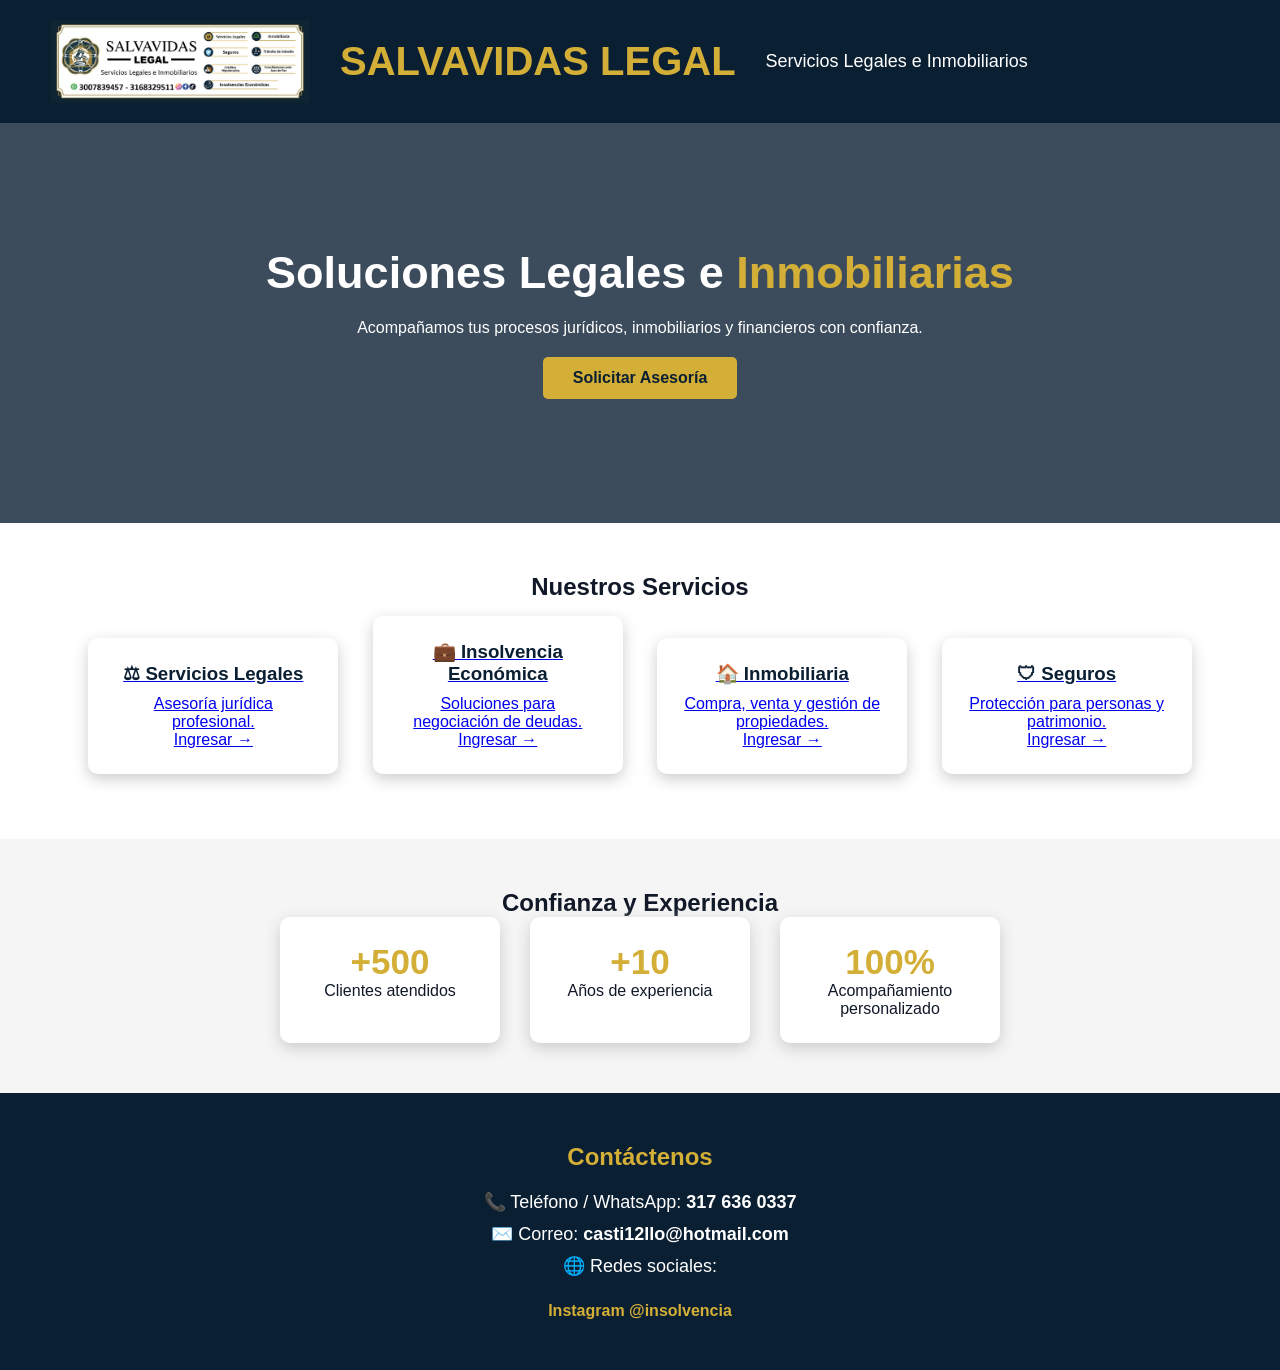
==== index.html @ 081c6e40 "Update index.html" ====
<!DOCTYPE html>
<html lang="es">

<head>
    <meta charset="UTF-8">
    <meta name="viewport" content="width=device-width, initial-scale=1.0">

    <title>SALVAVIDAS LEGAL | Servicios Legales e Inmobiliarios</title>

    <link rel="stylesheet" href="css/style.css">
</head>

<body>

<header>

    <img src="Salvavidas.jpeg" alt="Salvavidas Legal" class="logo">

    <h1>SALVAVIDAS LEGAL</h1>

    <p>Servicios Legales e Inmobiliarios</p>
    
</header>


<section class="hero">

    <div>
        <h2>
            Soluciones Legales e 
            <span>Inmobiliarias</span>
        </h2>

        <p>
            Acompañamos tus procesos jurídicos,
            inmobiliarios y financieros con confianza.
        </p>

        <a class="btn" href="#">
            Solicitar Asesoría
        </a>

    </div>

</section>


<section class="servicios">

<h2>Nuestros Servicios</h2>

<a href="legal.html" class="card">
    <h3>⚖ Servicios Legales</h3>
    <p>Asesoría jurídica profesional.</p>
    <span>Ingresar →</span>
</a>


<a href="insolvencia.html" class="card">
    <h3>💼 Insolvencia Económica</h3>
    <p>Soluciones para negociación de deudas.</p>
    <span>Ingresar →</span>
</a>

<a href="inmobiliaria.html" class="card">
    <h3>🏠 Inmobiliaria</h3>
    <p>Compra, venta y gestión de propiedades.</p>
    <span>Ingresar →</span>
</a>

<a href="seguros.html" class="card">
    <h3>🛡 Seguros</h3>
    <p>Protección para personas y patrimonio.</p>
    <span>Ingresar →</span>
</a>

</section>


    <section class="confianza">

    <h2>Confianza y Experiencia</h2>

    <div class="estadisticas">

        <div class="dato">
            <h3>+500</h3>
            <p>Clientes atendidos</p>
        </div>

        <div class="dato">
            <h3>+10</h3>
            <p>Años de experiencia</p>
        </div>

        <div class="dato">
            <h3>100%</h3>
            <p>Acompañamiento personalizado</p>
        </div>

    </div>

</section>


<section class="contacto">

    <h2>Contáctenos</h2>

    <p>
        📞 Teléfono / WhatsApp:
        <strong>317 636 0337</strong>
    </p>

    <p>
        ✉️ Correo:
        <strong>casti12llo@hotmail.com</strong>
    </p>


    <p>
        🌐 Redes sociales:
    </p>

    <a href="#" class="red">
        Instagram @insolvencia
    </a>

</section>
    
</body>

</html>
---- css/style.css ----
/* Estilos generales SALVAVIDAS LEGAL */

* {
    margin: 0;
    padding: 0;
    box-sizing: border-box;
}

body {
    font-family: Arial, Helvetica, sans-serif;
    background-color: #ffffff;
    color: #111827;
}

/* Encabezado */

header {
    background-color: #0b1f33;
    color: white;
    padding: 20px 50px;
    display: flex;
    align-items: center;
    gap: 30px;
}

header h1 {
    color: #d4af37;
    font-size: 40px;
}

header p {
    font-size: 18px;
}

/* Sección principal */

.hero {
    min-height: 400px;
    display: flex;
    justify-content: center;
    align-items: center;
    text-align: center;
    background: linear-gradient(
        rgba(11,31,51,0.8),
        rgba(11,31,51,0.8)
    );
    color: white;
    padding: 40px;
}

.hero h2 {
    font-size: 45px;
    margin-bottom: 20px;
}

.hero span {
    color: #d4af37;
}

/* Botones */

.btn {
    display: inline-block;
    margin-top: 20px;
    padding: 12px 30px;
    background-color: #d4af37;
    color: #0b1f33;
    text-decoration: none;
    font-weight: bold;
    border-radius: 5px;
}

/* Servicios */

.servicios {
    padding: 50px;
    text-align: center;
}

.card {
    display: inline-block;
    width: 250px;
    margin: 15px;
    padding: 25px;
    background: white;
    border-radius: 10px;
    box-shadow: 0 5px 15px #ccc;
}

.card h3 {
    color: #0b1f33;
    margin-bottom: 10px;
}


/* Logo */

.logo {
    width: 260px;
    height: auto;
}

header div {
    text-align: left;
}

/* Confianza */

.confianza {
    background-color: #f5f5f5;
    padding: 50px;
    text-align: center;
}

.estadisticas {
    display: flex;
    justify-content: center;
    gap: 30px;
    flex-wrap: wrap;
}

.dato {
    background: white;
    padding: 25px;
    width: 220px;
    border-radius: 10px;
    box-shadow: 0 5px 15px #ccc;
}

.dato h3 {
    color: #d4af37;
    font-size: 35px;
}


/* Contacto */

.contacto {
    background-color: #0b1f33;
    color: white;
    padding: 50px;
    text-align: center;
}

.contacto h2 {
    color: #d4af37;
    margin-bottom: 20px;
}

.contacto p {
    margin: 10px;
    font-size: 18px;
}

.red {
    display: inline-block;
    margin-top: 15px;
    color: #d4af37;
    text-decoration: none;
    font-weight: bold;
}
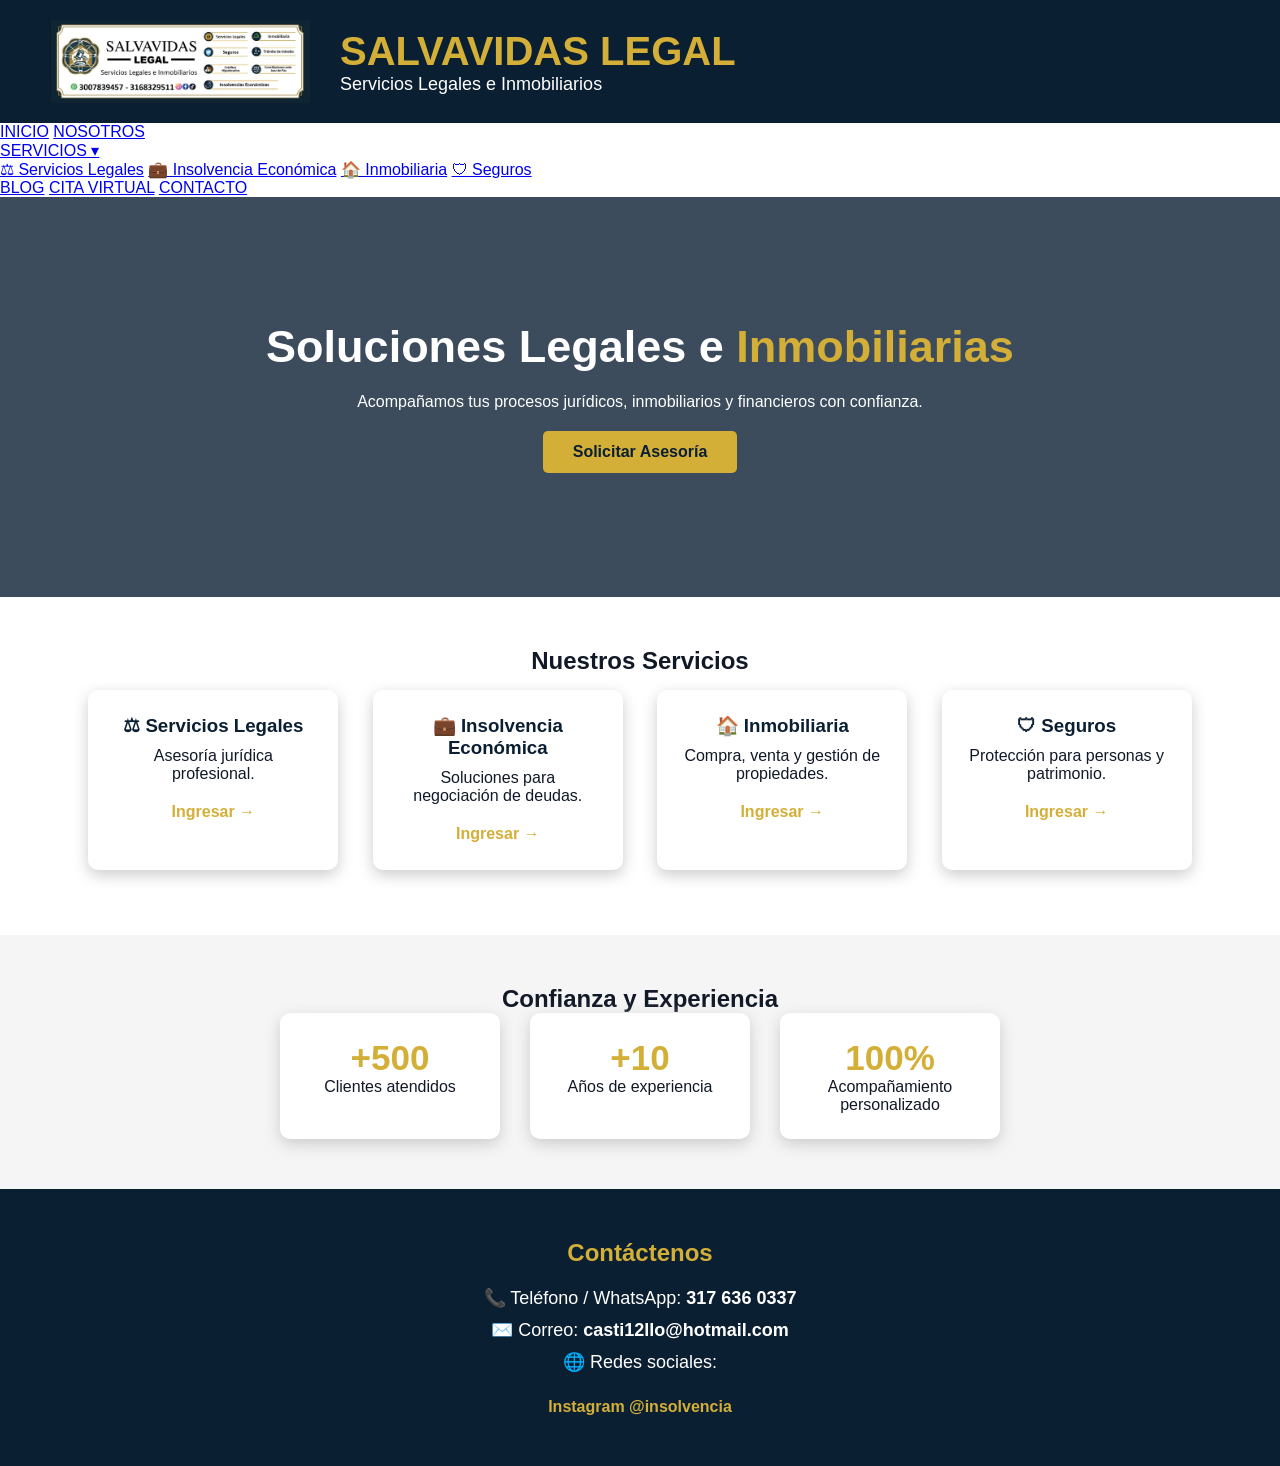
==== commit 5023d30b: "Update index.html" ====
--- a/index.html
+++ b/index.html
@@ -16,11 +16,45 @@
 
     <img src="Salvavidas.jpeg" alt="Salvavidas Legal" class="logo">
 
-    <h1>SALVAVIDAS LEGAL</h1>
+    <div class="titulo-header">
+        <h1>SALVAVIDAS LEGAL</h1>
+        <p>Servicios Legales e Inmobiliarios</p>
+    </div>
 
-    <p>Servicios Legales e Inmobiliarios</p>
-    
 </header>
+
+
+<nav class="menu">
+
+    <a href="index.html">INICIO</a>
+
+    <a href="#">NOSOTROS</a>
+
+    <div class="menu-desplegable">
+
+        <a href="#">SERVICIOS ▾</a>
+
+        <div class="submenu">
+
+            <a href="legal.html">⚖ Servicios Legales</a>
+
+            <a href="insolvencia.html">💼 Insolvencia Económica</a>
+
+            <a href="inmobiliaria.html">🏠 Inmobiliaria</a>
+
+            <a href="seguros.html">🛡 Seguros</a>
+
+        </div>
+
+    </div>
+
+    <a href="#">BLOG</a>
+
+    <a href="#">CITA VIRTUAL</a>
+
+    <a href="#">CONTACTO</a>
+
+</nav>
 
 
 <section class="hero">
--- a/css/style.css
+++ b/css/style.css
@@ -159,3 +159,51 @@
     text-decoration: none;
     font-weight: bold;
 }
+
+
+.card {
+    display: inline-block;
+    vertical-align: top;
+    width: 250px;
+    min-height: 180px;
+    margin: 15px;
+    padding: 25px;
+    background: white;
+    border-radius: 10px;
+    box-shadow: 0 5px 15px #ccc;
+    text-decoration: none;
+    color: #111827;
+    transition: 0.3s;
+    cursor: pointer;
+}
+
+.card:hover {
+    transform: translateY(-8px);
+    box-shadow: 0 10px 25px #aaa;
+}
+
+.card span {
+    display: inline-block;
+    margin-top: 20px;
+    color: #d4af37;
+    font-weight: bold;
+}
+
+
+/* Botón volver al inicio */
+
+.inicio-btn {
+    margin-left: auto;
+    padding: 12px 22px;
+    background-color: #d4af37;
+    color: #0b1f33;
+    text-decoration: none;
+    font-weight: bold;
+    border-radius: 5px;
+    transition: 0.3s;
+}
+
+.inicio-btn:hover {
+    background-color: white;
+    color: #0b1f33;
+}
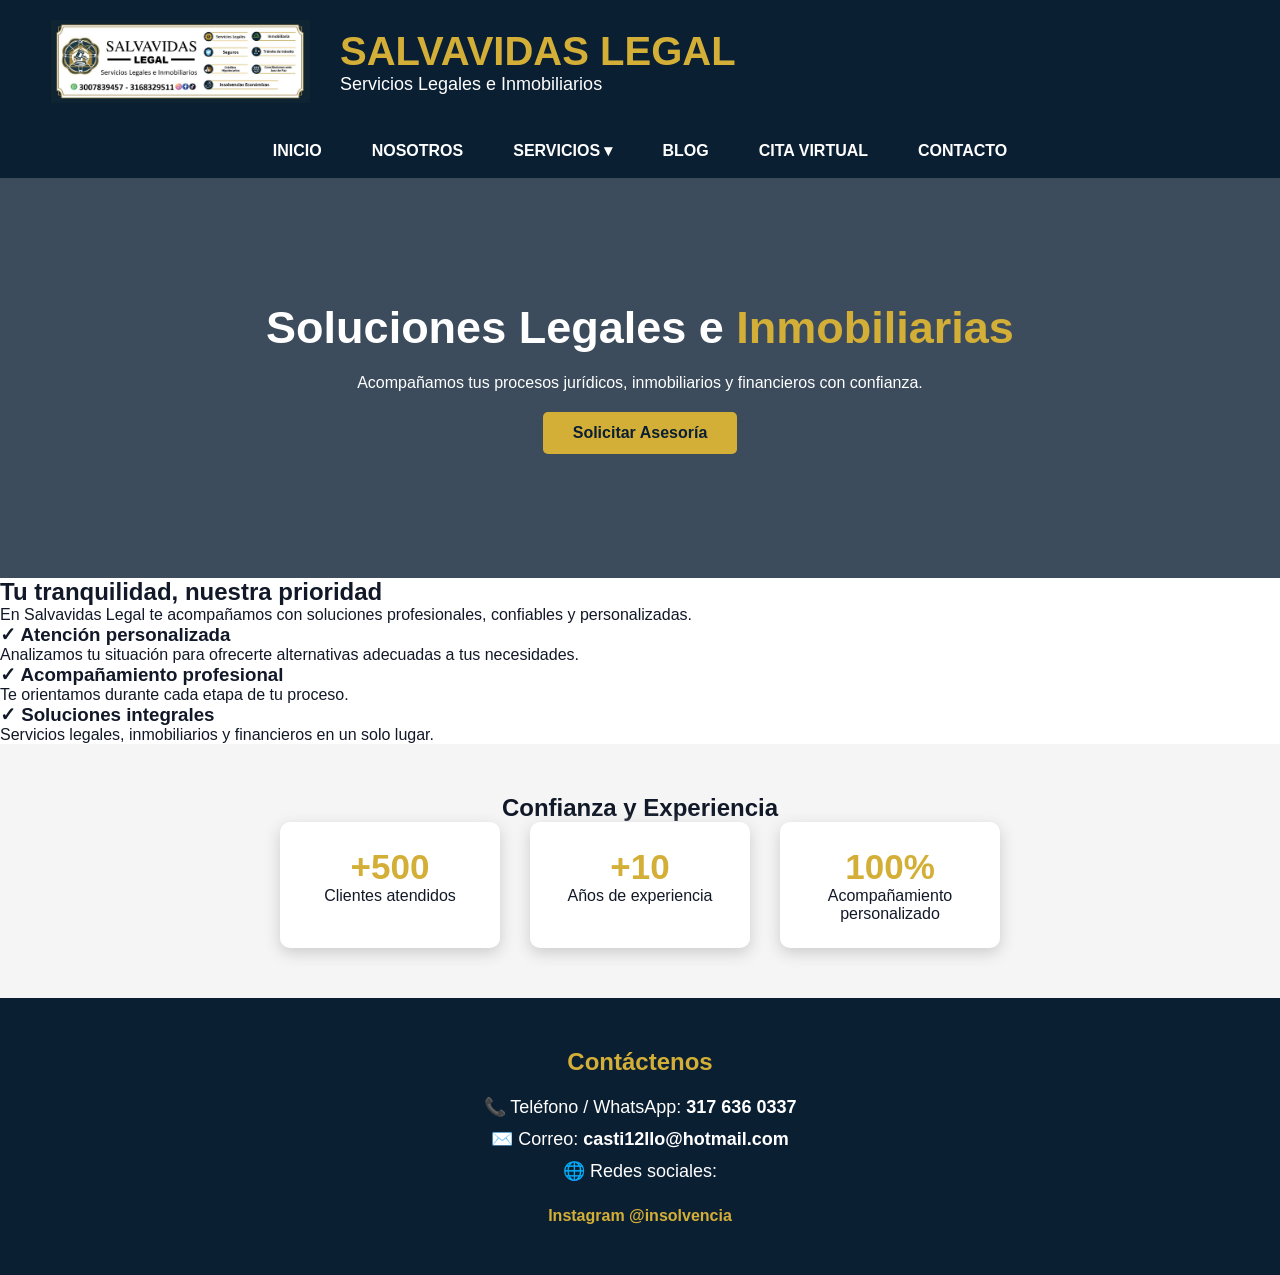
==== commit 9994ab53: "Update index.html" ====
--- a/index.html
+++ b/index.html
@@ -78,37 +78,44 @@
 
 </section>
 
+<section class="bienvenida">
 
-<section class="servicios">
+    <h2>Tu tranquilidad, nuestra prioridad</h2>
 
-<h2>Nuestros Servicios</h2>
+    <p>
+        En Salvavidas Legal te acompañamos con soluciones
+        profesionales, confiables y personalizadas.
+    </p>
 
-<a href="legal.html" class="card">
-    <h3>⚖ Servicios Legales</h3>
-    <p>Asesoría jurídica profesional.</p>
-    <span>Ingresar →</span>
-</a>
+    <div class="beneficios">
 
+        <div class="beneficio">
+            <h3>✓ Atención personalizada</h3>
+            <p>
+                Analizamos tu situación para ofrecerte
+                alternativas adecuadas a tus necesidades.
+            </p>
+        </div>
 
-<a href="insolvencia.html" class="card">
-    <h3>💼 Insolvencia Económica</h3>
-    <p>Soluciones para negociación de deudas.</p>
-    <span>Ingresar →</span>
-</a>
+        <div class="beneficio">
+            <h3>✓ Acompañamiento profesional</h3>
+            <p>
+                Te orientamos durante cada etapa de tu proceso.
+            </p>
+        </div>
 
-<a href="inmobiliaria.html" class="card">
-    <h3>🏠 Inmobiliaria</h3>
-    <p>Compra, venta y gestión de propiedades.</p>
-    <span>Ingresar →</span>
-</a>
+        <div class="beneficio">
+            <h3>✓ Soluciones integrales</h3>
+            <p>
+                Servicios legales, inmobiliarios y financieros
+                en un solo lugar.
+            </p>
+        </div>
 
-<a href="seguros.html" class="card">
-    <h3>🛡 Seguros</h3>
-    <p>Protección para personas y patrimonio.</p>
-    <span>Ingresar →</span>
-</a>
+    </div>
 
 </section>
+
 
 
     <section class="confianza">
--- a/css/style.css
+++ b/css/style.css
@@ -207,3 +207,102 @@
     background-color: white;
     color: #0b1f33;
 }
+
+/* ============================= */
+/* MENÚ PRINCIPAL */
+/* ============================= */
+
+.menu {
+    width: 100%;
+    background-color: #0b1f33;
+
+    display: flex;
+    justify-content: center;
+    align-items: center;
+
+    padding: 0;
+}
+
+/* Opciones principales */
+
+.menu > a,
+.menu-desplegable > a {
+    display: block;
+
+    padding: 18px 25px;
+
+    color: white;
+    text-decoration: none;
+
+    font-weight: bold;
+    font-size: 16px;
+
+    transition: 0.3s;
+}
+
+/* Efecto al pasar el mouse */
+
+.menu > a:hover,
+.menu-desplegable > a:hover {
+    background-color: #d4af37;
+    color: #0b1f33;
+}
+
+
+/* ============================= */
+/* SUBMENÚ */
+/* ============================= */
+
+.menu-desplegable {
+    position: relative;
+}
+
+.submenu {
+    display: none;
+
+    position: absolute;
+
+    top: 100%;
+    left: 0;
+
+    min-width: 250px;
+
+    background-color: white;
+
+    box-shadow: 0 5px 15px rgba(0,0,0,0.25);
+
+    z-index: 1000;
+}
+
+
+/* Opciones del submenú */
+
+.submenu a {
+    display: block;
+
+    padding: 14px 18px;
+
+    color: #0b1f33;
+
+    text-decoration: none;
+
+    font-weight: bold;
+
+    border-bottom: 1px solid #eee;
+}
+
+
+/* Hover submenú */
+
+.submenu a:hover {
+    background-color: #d4af37;
+
+    color: #0b1f33;
+}
+
+
+/* Mostrar submenú */
+
+.menu-desplegable:hover .submenu {
+    display: block;
+}
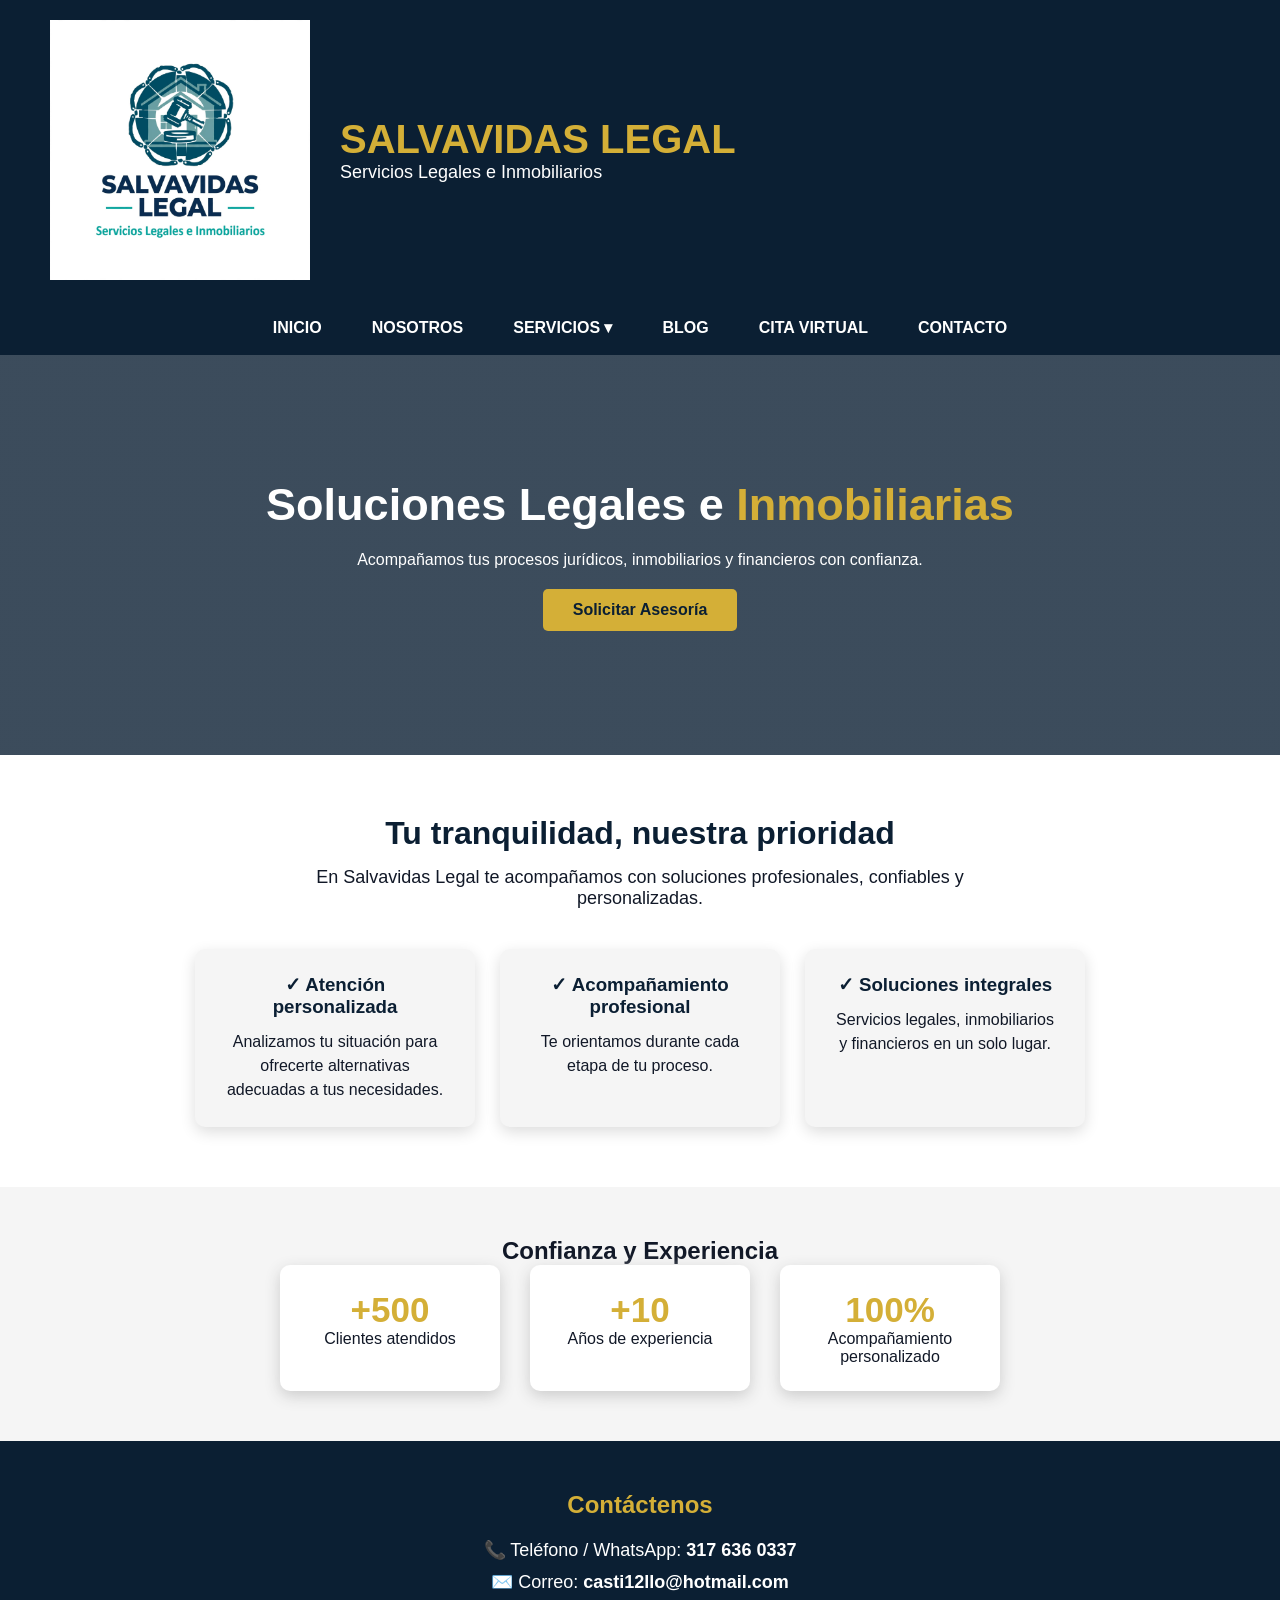
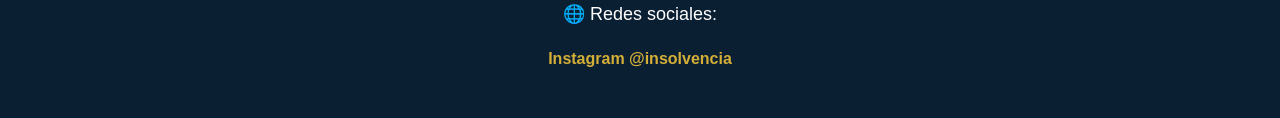
==== commit a9de3360: "Update index.html" ====
--- a/index.html
+++ b/index.html
@@ -14,7 +14,7 @@
 
 <header>
 
-    <img src="Salvavidas.jpeg" alt="Salvavidas Legal" class="logo">
+    <img src="Salvavidas_ult.jfif" alt="Salvavidas Legal" class="logo">
 
     <div class="titulo-header">
         <h1>SALVAVIDAS LEGAL</h1>
--- a/css/style.css
+++ b/css/style.css
@@ -306,3 +306,47 @@
 .menu-desplegable:hover .submenu {
     display: block;
 }
+
+
+.bienvenida {
+    padding: 60px 30px;
+    text-align: center;
+    background-color: white;
+}
+
+.bienvenida h2 {
+    color: #0b1f33;
+    font-size: 32px;
+    margin-bottom: 15px;
+}
+
+.bienvenida > p {
+    font-size: 18px;
+    max-width: 750px;
+    margin: 0 auto 40px;
+}
+
+.beneficios {
+    display: flex;
+    justify-content: center;
+    gap: 25px;
+    flex-wrap: wrap;
+}
+
+.beneficio {
+    width: 280px;
+    padding: 25px;
+    border-radius: 10px;
+    background-color: #f5f5f5;
+    box-shadow: 0 5px 15px #ddd;
+}
+
+.beneficio h3 {
+    color: #0b1f33;
+    margin-bottom: 12px;
+}
+
+.beneficio p {
+    line-height: 1.5;
+}
+
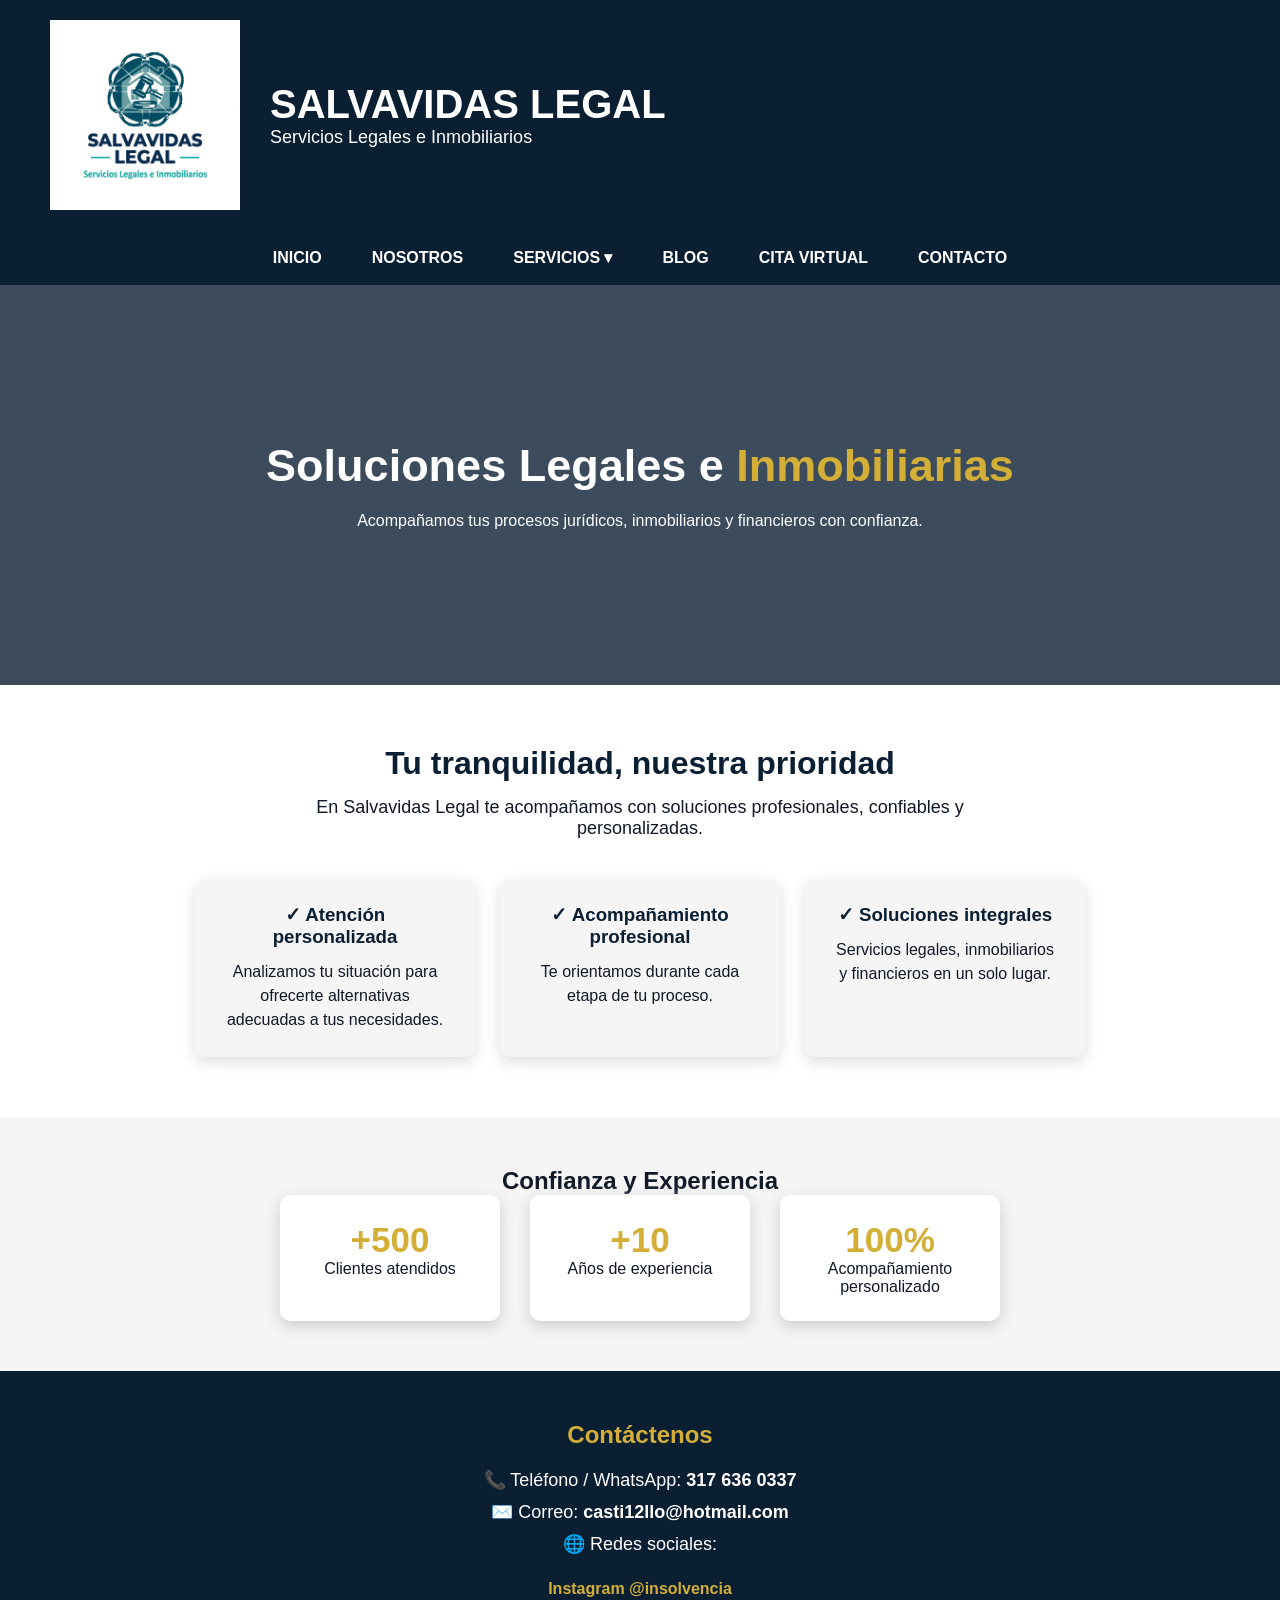
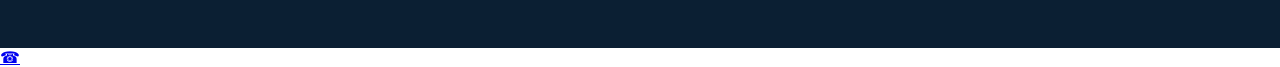
==== commit c7f42798: "Update index.html" ====
--- a/index.html
+++ b/index.html
@@ -70,11 +70,7 @@
             inmobiliarios y financieros con confianza.
         </p>
 
-        <a class="btn" href="#">
-            Solicitar Asesoría
-        </a>
-
-    </div>
+       </div>
 
 </section>
 
@@ -168,6 +164,18 @@
     </a>
 
 </section>
+
+<!-- BOTÓN FLOTANTE WHATSAPP -->
+
+<a
+    href="https://wa.me/573176360337?text=Hola%20Salvavidas%20Legal,%20quiero%20solicitar%20una%20asesor%C3%ADa."
+    class="whatsapp-float"
+    target="_blank"
+    aria-label="Contactar por WhatsApp">
+
+    <span>☎</span>
+
+</a>
     
 </body>
 
--- a/css/style.css
+++ b/css/style.css
@@ -24,7 +24,7 @@
 }
 
 header h1 {
-    color: #d4af37;
+    color: white;
     font-size: 40px;
 }
 
@@ -96,7 +96,7 @@
 /* Logo */
 
 .logo {
-    width: 260px;
+    width: 190px;
     height: auto;
 }
 
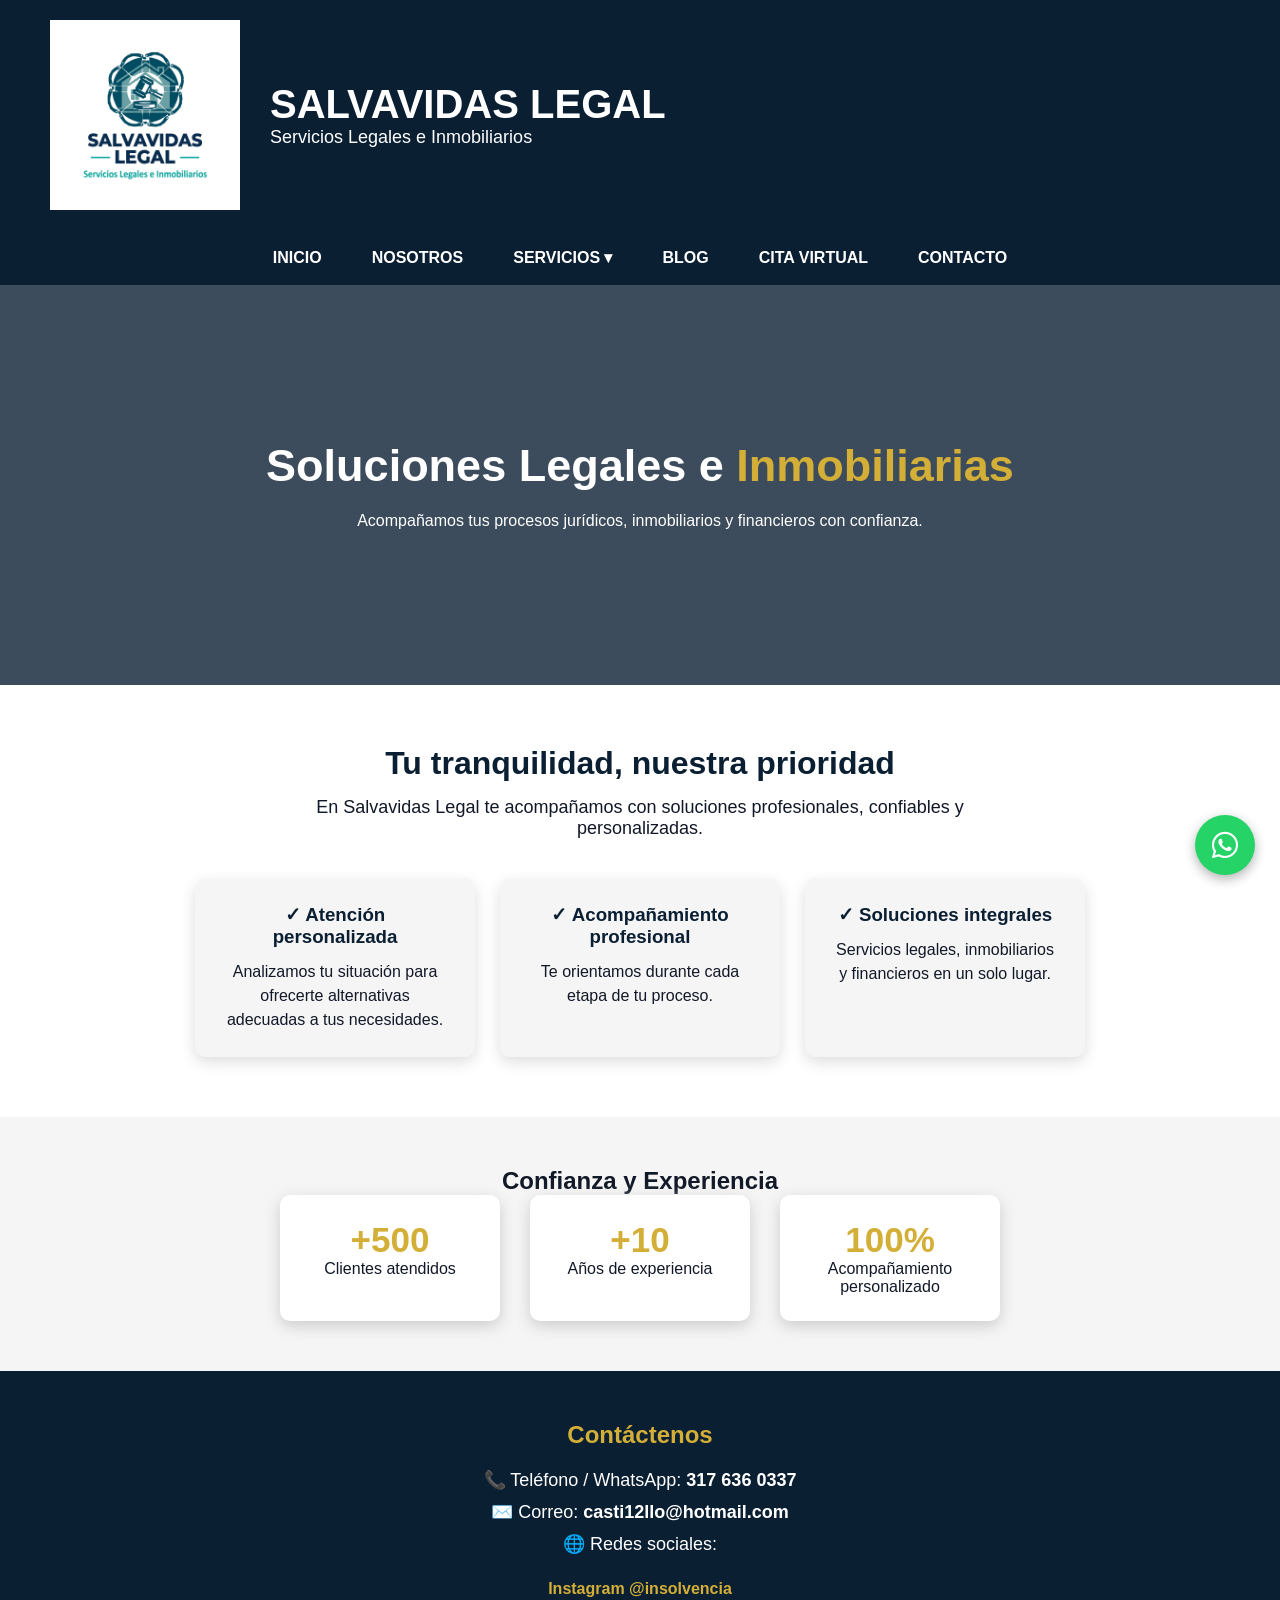
==== commit 12e466b0: "Update index.html" ====
--- a/index.html
+++ b/index.html
@@ -8,8 +8,9 @@
     <title>SALVAVIDAS LEGAL | Servicios Legales e Inmobiliarios</title>
 
     <link rel="stylesheet" href="css/style.css">
+    <link rel="stylesheet" href="https://cdnjs.cloudflare.com/ajax/libs/font-awesome/6.5.2/css/all.min.css">
 </head>
-
+    
 <body>
 
 <header>
@@ -173,7 +174,7 @@
     target="_blank"
     aria-label="Contactar por WhatsApp">
 
-    <span>☎</span>
+    <i class="fa-brands fa-whatsapp"></i>
 
 </a>
     
--- a/css/style.css
+++ b/css/style.css
@@ -350,3 +350,42 @@
     line-height: 1.5;
 }
 
+/* ========================= */
+/* WHATSAPP FLOTANTE */
+/* ========================= */
+
+.whatsapp-float {
+    position: fixed;
+
+    width: 60px;
+    height: 60px;
+
+    right: 25px;
+    bottom: 25px;
+
+    background-color: #25D366;
+    color: white;
+
+    border-radius: 50%;
+
+    display: flex;
+    align-items: center;
+    justify-content: center;
+
+    text-decoration: none;
+
+    font-size: 30px;
+    font-weight: bold;
+
+    box-shadow: 0 4px 12px rgba(0, 0, 0, 0.3);
+
+    z-index: 9999;
+
+    transition: 0.3s;
+}
+
+.whatsapp-float:hover {
+    transform: scale(1.1);
+}
+
+
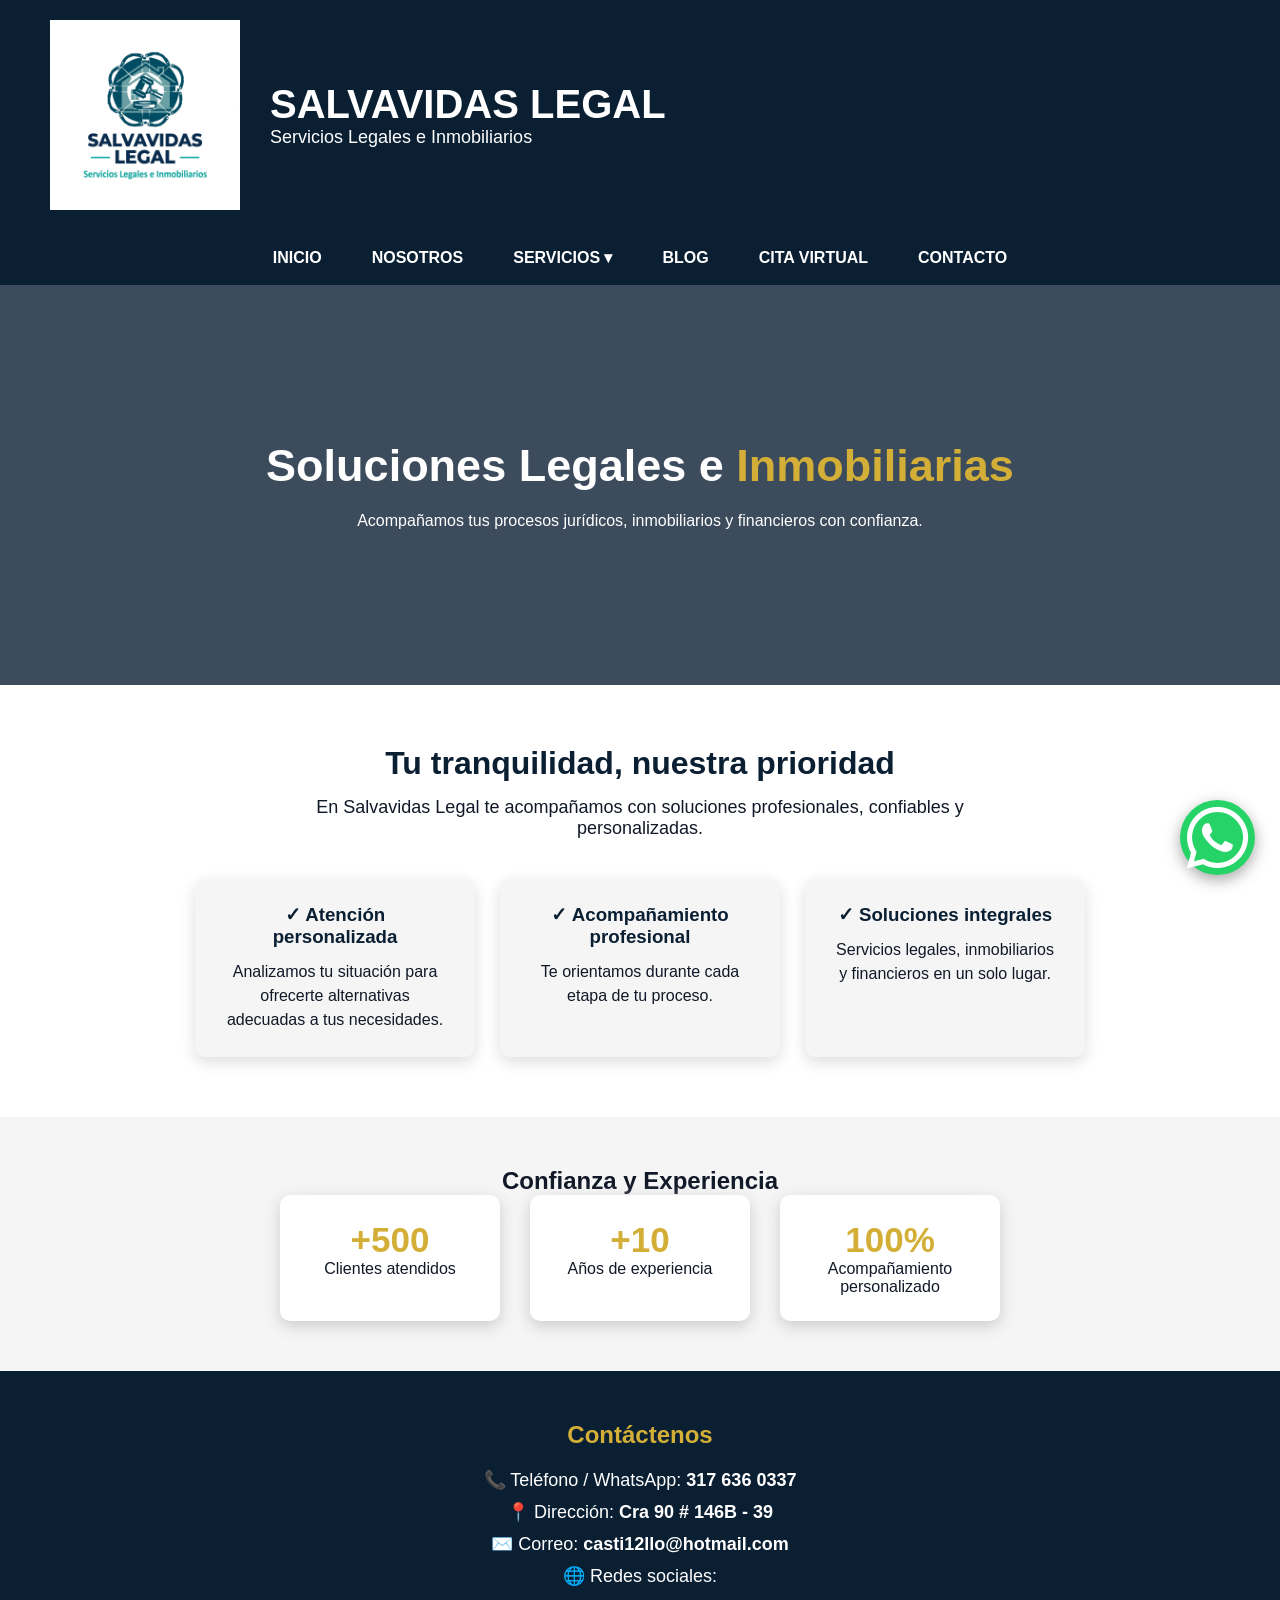
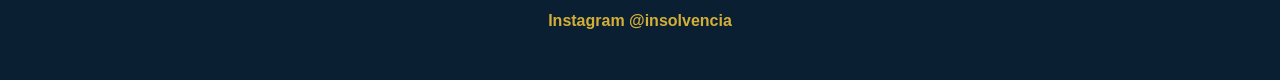
==== commit a8b82daf: "Update index.html" ====
--- a/index.html
+++ b/index.html
@@ -151,6 +151,11 @@
     </p>
 
     <p>
+    📍 Dirección:
+    <strong>Cra 90 # 146B - 39</strong>
+</p>
+    
+    <p>
         ✉️ Correo:
         <strong>casti12llo@hotmail.com</strong>
     </p>
--- a/css/style.css
+++ b/css/style.css
@@ -357,8 +357,8 @@
 .whatsapp-float {
     position: fixed;
 
-    width: 60px;
-    height: 60px;
+    width: 75px;
+    height: 75px;
 
     right: 25px;
     bottom: 25px;
@@ -374,18 +374,31 @@
 
     text-decoration: none;
 
-    font-size: 30px;
-    font-weight: bold;
-
-    box-shadow: 0 4px 12px rgba(0, 0, 0, 0.3);
+    font-size: 70px;
+
+    box-shadow: 0 5px 15px rgba(0, 0, 0, 0.35);
 
     z-index: 9999;
 
-    transition: 0.3s;
+    transition: all 0.3s ease;
 }
 
 .whatsapp-float:hover {
-    transform: scale(1.1);
-}
-
-
+    transform: scale(1.12);
+
+    box-shadow: 0 7px 20px rgba(0, 0, 0, 0.45);
+}
+@media (max-width: 600px) {
+
+    .whatsapp-float {
+        width: 65px;
+        height: 65px;
+
+        right: 18px;
+        bottom: 18px;
+
+        font-size: 38px;
+    }
+
+}
+
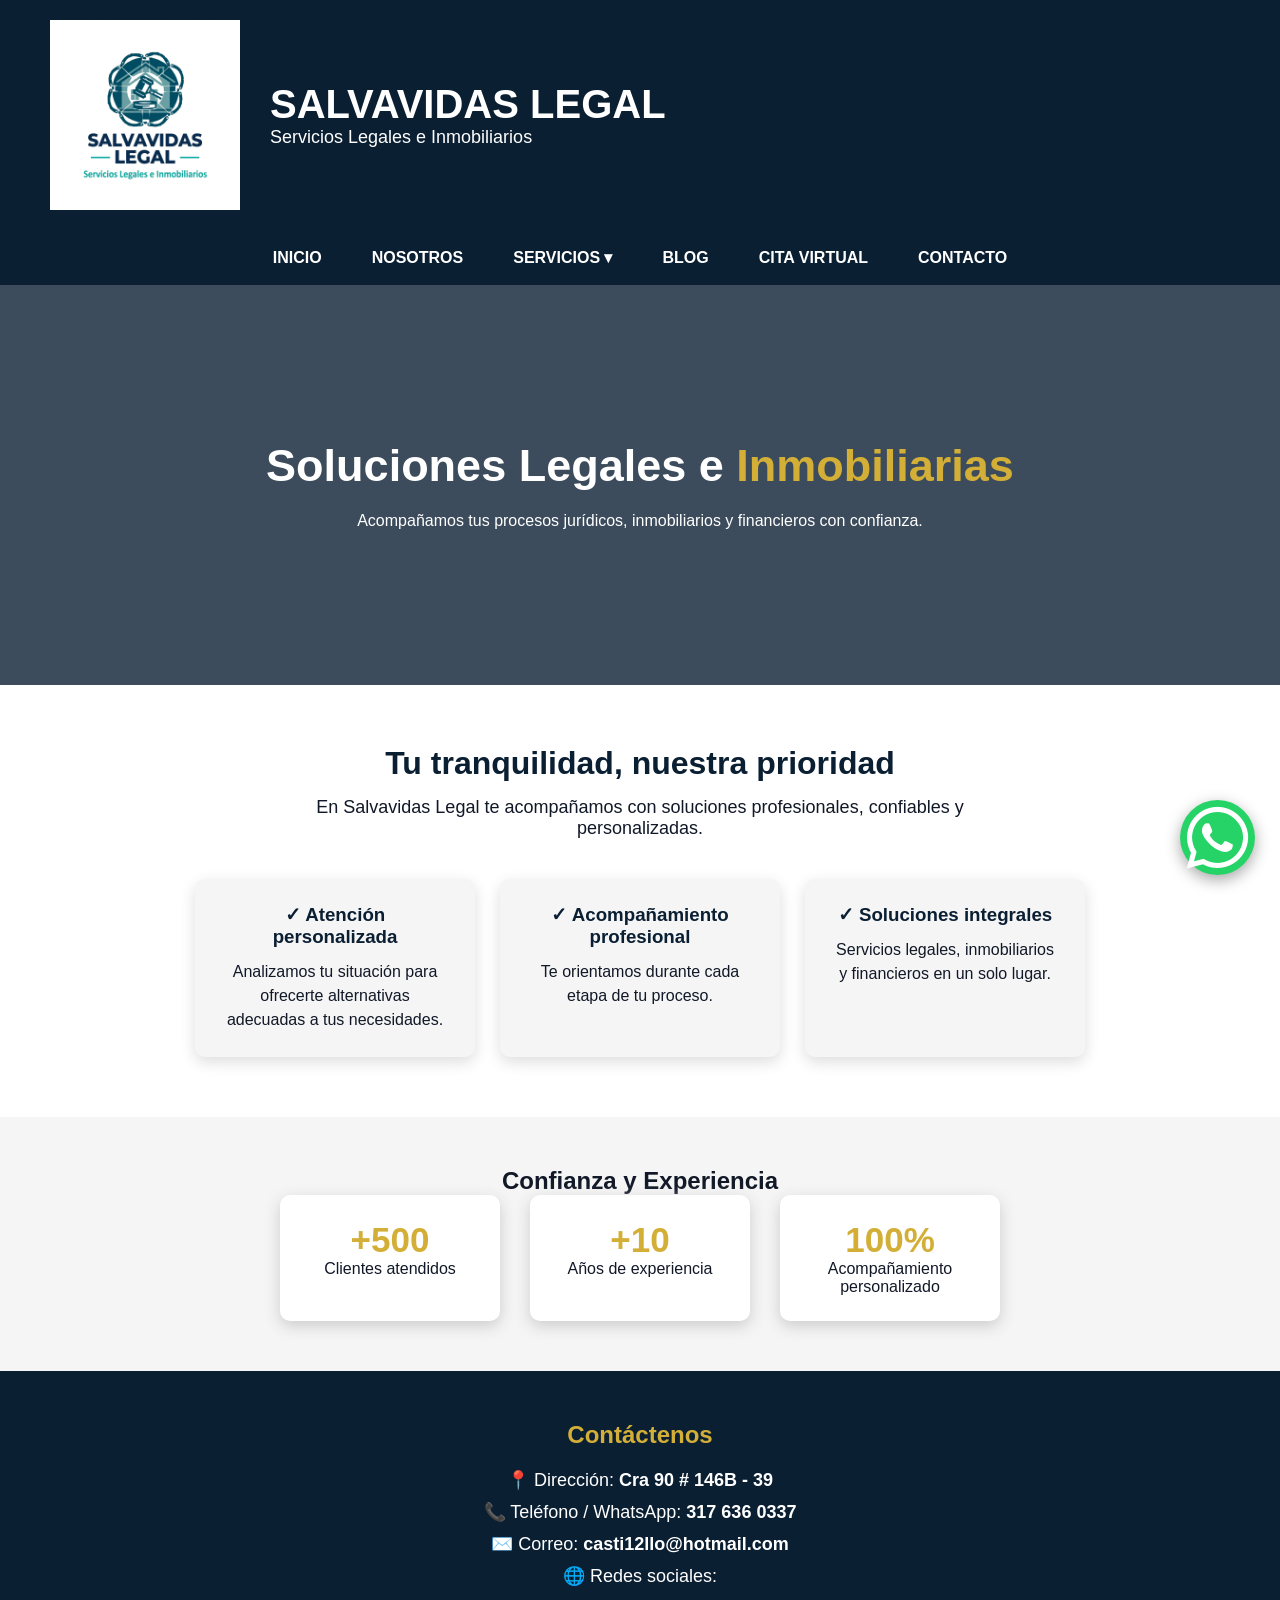
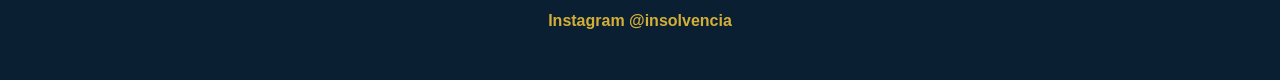
==== commit b26b42c3: "Update index.html" ====
--- a/index.html
+++ b/index.html
@@ -145,15 +145,17 @@
 
     <h2>Contáctenos</h2>
 
+     <p>
+    📍 Dirección:
+    <strong>Cra 90 # 146B - 39</strong>
+</p>
+    
     <p>
         📞 Teléfono / WhatsApp:
         <strong>317 636 0337</strong>
     </p>
 
-    <p>
-    📍 Dirección:
-    <strong>Cra 90 # 146B - 39</strong>
-</p>
+   
     
     <p>
         ✉️ Correo:
